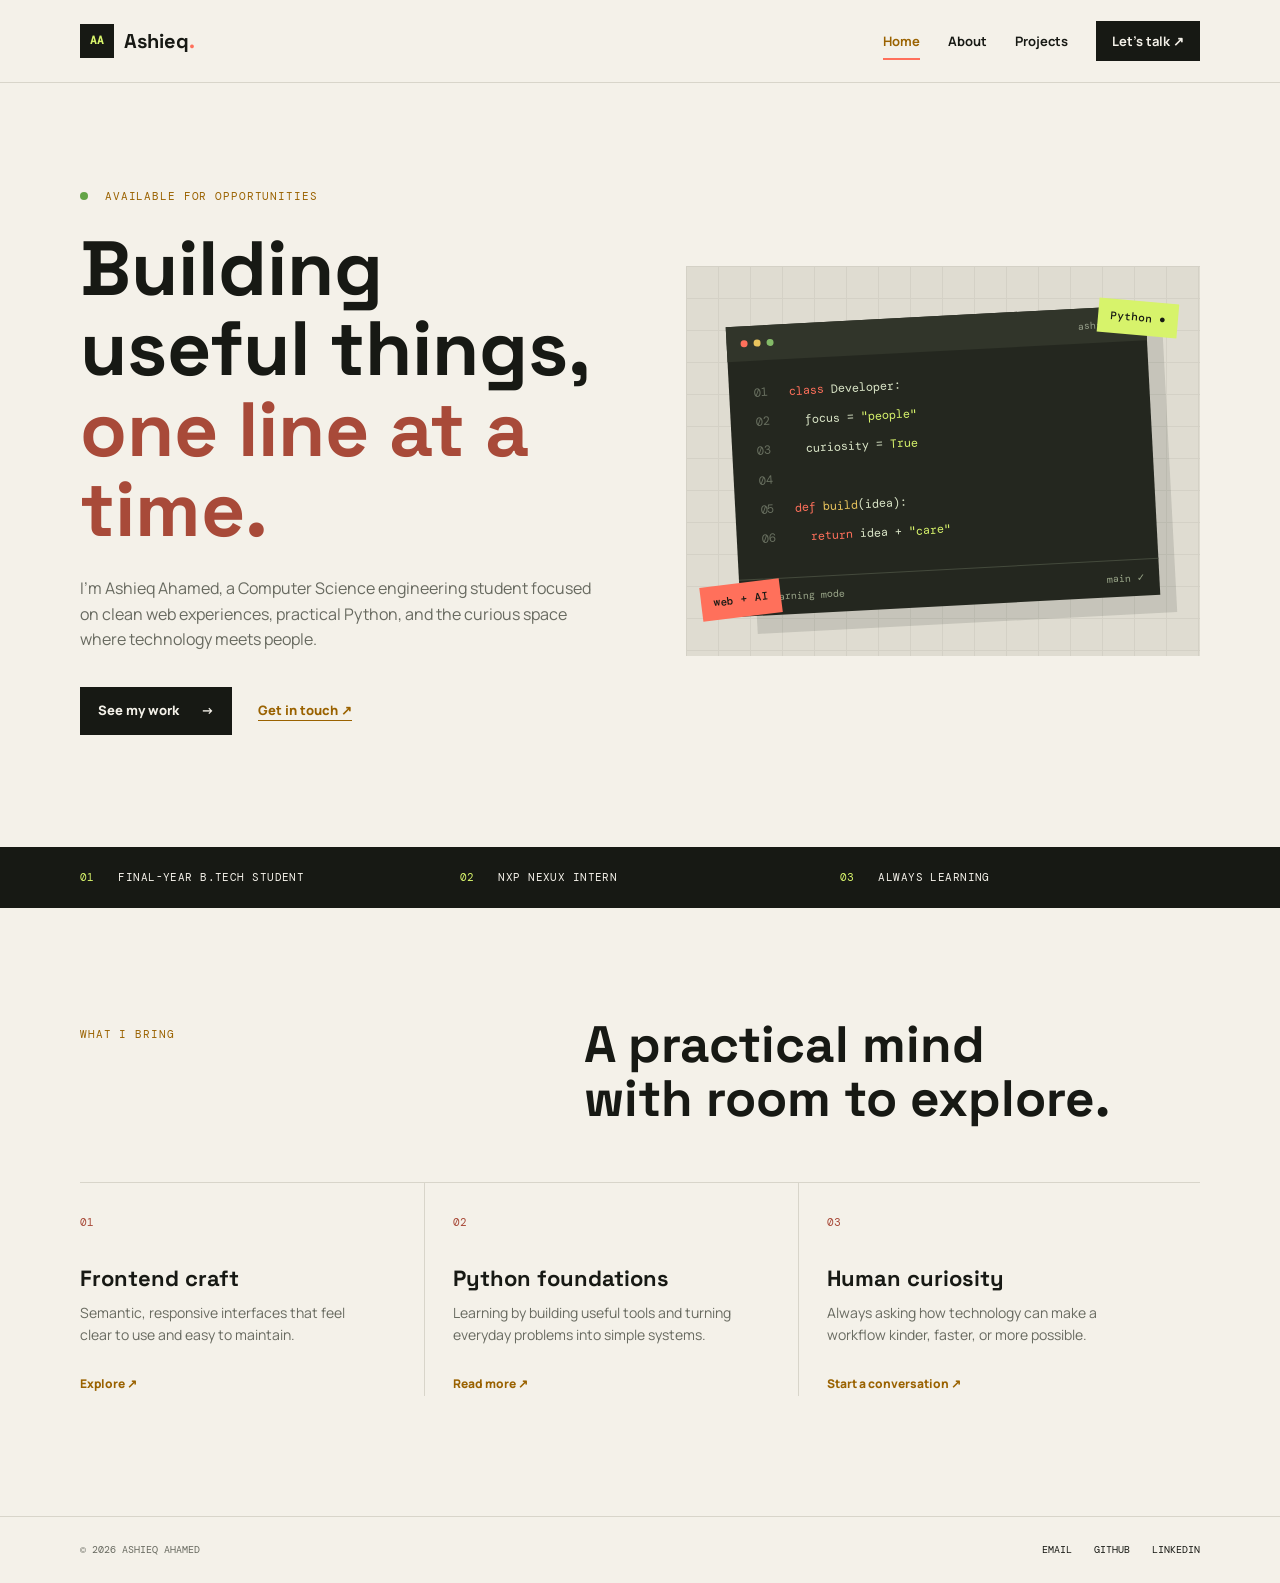
==== index.html @ 13d38967 "first commit" ====
<!doctype html>
<html lang="en">
<head>
    <meta charset="utf-8">
    <meta name="viewport" content="width=device-width, initial-scale=1">
    <meta name="description" content="Ashieq Ahamed is a Computer Science engineering student building thoughtful web and Python projects.">
    <meta name="author" content="Ashieq Ahamed">
    <meta name="theme-color" content="#171914">
    <meta property="og:title" content="Ashieq Ahamed | Software Developer">
    <meta property="og:description" content="Portfolio of Ashieq Ahamed, a final-year Computer Science engineering student.">
    <meta property="og:type" content="website">
    <link rel="canonical" href="./index.html">
    <title>Ashieq Ahamed | Software Developer</title>
    <link rel="preconnect" href="https://fonts.googleapis.com">
    <link rel="preconnect" href="https://fonts.gstatic.com" crossorigin>
    <link href="https://fonts.googleapis.com/css2?family=DM+Mono:wght@400;500&family=Manrope:wght@400;500;600;700;800&family=Space+Grotesk:wght@500;600;700&display=swap" rel="stylesheet">
    <link rel="stylesheet" href="styles.css">
</head>
<body>
    <a class="skip-link" href="#main-content">Skip to main content</a>
    <header class="site-header">
        <div class="shell header-inner">
            <a class="brand" href="index.html" aria-label="Ashieq Ahamed home"><span class="brand-mark" aria-hidden="true">AA</span><span>Ashieq<span class="brand-dot">.</span></span></a>
            <nav aria-label="Primary navigation">
                <ul class="nav-list">
                    <li><a class="active" aria-current="page" href="index.html">Home</a></li>
                    <li><a href="about.html">About</a></li>
                    <li><a href="projects.html">Projects</a></li>
                    <li><a class="nav-contact" href="contact.html">Let's talk <span aria-hidden="true">&#8599;</span></a></li>
                </ul>
            </nav>
        </div>
    </header>
    <main id="main-content">
        <section class="hero shell" aria-labelledby="hero-title">
            <div class="hero-copy">
                <p class="eyebrow"><span class="status-dot" aria-hidden="true"></span> Available for opportunities</p>
                <h1 id="hero-title">Building useful things,<br><em>one line at a time.</em></h1>
                <p class="hero-intro">I’m Ashieq Ahamed, a Computer Science engineering student focused on clean web experiences, practical Python, and the curious space where technology meets people.</p>
                <div class="button-row"><a class="button button-primary" href="projects.html">See my work <span aria-hidden="true">&#8594;</span></a><a class="text-link" href="contact.html">Get in touch <span aria-hidden="true">&#8599;</span></a></div>
            </div>
            <div class="hero-visual" aria-label="A decorative developer workspace illustration" role="img">
                <div class="visual-grid" aria-hidden="true"></div>
                <div class="code-window">
                    <div class="window-bar"><span></span><span></span><span></span><small>ashieq.py</small></div>
                    <div class="code-content"><p><b>01</b> <i>class</i> Developer:</p><p><b>02</b> &nbsp; focus = <strong>"people"</strong></p><p><b>03</b> &nbsp; curiosity = <strong>True</strong></p><p><b>04</b></p><p><b>05</b> <i>def</i> <mark>build</mark>(idea):</p><p><b>06</b> &nbsp; <i>return</i> idea + <strong>"care"</strong></p></div>
                    <div class="code-footer"><span>● learning mode</span><span>main &#10003;</span></div>
                </div>
                <div class="visual-tag tag-python">Python <span aria-hidden="true">&#9679;</span></div><div class="visual-tag tag-ai">web + AI</div>
            </div>
        </section>
        <section class="proof-strip" aria-label="Portfolio highlights"><div class="shell proof-grid"><p><span class="proof-number">01</span> Final-year B.Tech student</p><p><span class="proof-number">02</span> NXP Nexux intern</p><p><span class="proof-number">03</span> Always learning</p></div></section>
        <section class="home-section shell" aria-labelledby="focus-title">
            <div class="section-heading"><p class="eyebrow">What I bring</p><h2 id="focus-title">A practical mind<br>with room to explore.</h2></div>
            <div class="focus-grid">
                <article class="focus-item"><span class="item-index">01</span><h3>Frontend craft</h3><p>Semantic, responsive interfaces that feel clear to use and easy to maintain.</p><a href="projects.html" aria-label="Explore frontend projects">Explore <span aria-hidden="true">&#8599;</span></a></article>
                <article class="focus-item"><span class="item-index">02</span><h3>Python foundations</h3><p>Learning by building useful tools and turning everyday problems into simple systems.</p><a href="about.html" aria-label="Read more about my skills">Read more <span aria-hidden="true">&#8599;</span></a></article>
                <article class="focus-item"><span class="item-index">03</span><h3>Human curiosity</h3><p>Always asking how technology can make a workflow kinder, faster, or more possible.</p><a href="contact.html" aria-label="Start a conversation">Start a conversation <span aria-hidden="true">&#8599;</span></a></article>
            </div>
        </section>
    </main>
    <footer class="site-footer"><div class="shell footer-inner"><p>© 2026 Ashieq Ahamed</p><div><a href="mailto:ashieqahamed4@gmail.com">Email</a><a href="https://github.com/AshieqAhamed27" rel="noopener noreferrer">GitHub</a><a href="https://www.linkedin.com/in/ashieq-ahamed-s-a-1a37332a8/" rel="noopener noreferrer">LinkedIn</a></div></div></footer>
</body>
</html>
---- styles.css ----
:root {
    --ink: #171914;
    --paper: #f4f1e9;
    --lime: #d7f36b;
    --coral: #ff705b;
    --muted: #686a60;
    --line: #d8d5ca;
    --mono: 'DM Mono', monospace;
    --display: 'Space Grotesk', sans-serif;
    --body: 'Manrope', sans-serif;
}
* { box-sizing: border-box; }
html { scroll-behavior: smooth; }
body { margin: 0; color: var(--ink); background: var(--paper); font-family: var(--body); line-height: 1.6; }
a { color: inherit; }
.shell { width: min(1120px, calc(100% - 48px)); margin-inline: auto; }
.skip-link { position: absolute; top: -100px; left: 20px; z-index: 10; background: var(--lime); padding: 10px 16px; font-weight: 700; }
.skip-link:focus { top: 12px; }
.site-header { border-bottom: 1px solid var(--line); }
.header-inner { min-height: 82px; display: flex; align-items: center; justify-content: space-between; gap: 24px; }
.brand { display: flex; align-items: center; gap: 10px; text-decoration: none; font-family: var(--display); font-size: 20px; font-weight: 700; }
.brand-mark { width: 34px; height: 34px; display: grid; place-items: center; background: var(--ink); color: var(--lime); font-family: var(--mono); font-size: 11px; }
.brand-dot { color: var(--coral); }
.nav-list { display: flex; align-items: center; gap: 28px; padding: 0; margin: 0; list-style: none; font-size: 13px; font-weight: 700; }
.nav-list a { text-decoration: none; padding: 8px 0; }
.nav-list a:hover, .nav-list a:focus-visible, .nav-list .active { color: #9a6200; }
.nav-list .active { border-bottom: 2px solid var(--coral); }
.nav-list .nav-contact { padding: 11px 16px; background: var(--ink); color: var(--paper); }
.nav-list .nav-contact:hover, .nav-list .nav-contact:focus-visible { color: var(--lime); }
.hero { display: grid; grid-template-columns: 1.02fr .98fr; align-items: center; gap: 72px; padding-top: 105px; padding-bottom: 112px; }
.eyebrow { color: #9a6200; font-family: var(--mono); font-size: 11px; letter-spacing: .08em; text-transform: uppercase; margin: 0 0 22px; }
.status-dot { display: inline-block; width: 8px; height: 8px; margin-right: 9px; background: #63a446; border-radius: 50%; }
h1, h2, h3, p { margin-top: 0; }
h1, h2, h3 { font-family: var(--display); line-height: 1.05; letter-spacing: 0; }
h1 { max-width: 620px; margin-bottom: 26px; font-size: clamp(45px, 6vw, 78px); font-weight: 700; }
h1 em { color: #a84a39; font-style: normal; }
.hero-intro { max-width: 525px; color: var(--muted); font-size: 16px; }
.button-row { display: flex; flex-wrap: wrap; align-items: center; gap: 26px; margin-top: 34px; }
.button { display: inline-flex; align-items: center; gap: 22px; min-height: 48px; padding: 12px 18px; text-decoration: none; font-size: 13px; font-weight: 800; }
.button-primary { background: var(--ink); color: var(--paper); }
.button-primary:hover, .button-primary:focus-visible { background: #a84a39; }
.text-link { color: #9a6200; font-size: 13px; font-weight: 800; text-decoration: underline; text-underline-offset: 5px; }
.hero-visual { min-height: 390px; position: relative; display: grid; place-items: center; background: #dfdcd1; overflow: hidden; }
.visual-grid { position: absolute; inset: 0; opacity: .42; background-image: linear-gradient(#c5c2b7 1px, transparent 1px), linear-gradient(90deg, #c5c2b7 1px, transparent 1px); background-size: 32px 32px; }
.code-window { position: relative; z-index: 1; width: min(88%, 420px); box-shadow: 16px 18px 0 rgba(23, 25, 20, .12); background: #24271f; color: #dbe6c8; font-family: var(--mono); font-size: 12px; transform: rotate(-3deg); }
.window-bar { height: 35px; display: flex; align-items: center; gap: 6px; padding: 0 14px; background: #31352a; }
.window-bar span { width: 7px; height: 7px; border-radius: 50%; background: var(--coral); }
.window-bar span:nth-child(2) { background: #e9c45d; }.window-bar span:nth-child(3) { background: #84bb68; }
.window-bar small { margin-left: auto; color: #969e8a; font-size: 10px; }
.code-content { padding: 23px 25px 20px; }.code-content p { margin: 0 0 10px; }.code-content b { display: inline-block; width: 28px; color: #697060; font-weight: 400; }.code-content i { color: var(--coral); font-style: normal; }.code-content strong { color: var(--lime); font-weight: 400; }.code-content mark { color: #e9c45d; background: none; }
.code-footer { display: flex; justify-content: space-between; padding: 10px 15px; color: #9ba78a; border-top: 1px solid #444a3c; font-size: 10px; }
.visual-tag { position: absolute; z-index: 2; padding: 8px 12px; background: var(--lime); font-family: var(--mono); font-size: 11px; font-weight: 500; }.tag-python { top: 35px; right: 22px; transform: rotate(5deg); }.tag-ai { bottom: 40px; left: 15px; background: var(--coral); transform: rotate(-7deg); }
.proof-strip { background: var(--ink); color: var(--paper); }.proof-grid { display: grid; grid-template-columns: repeat(3, 1fr); padding: 22px 0; gap: 20px; }.proof-grid p { margin: 0; font-family: var(--mono); font-size: 11px; text-transform: uppercase; letter-spacing: .04em; }.proof-number { color: var(--lime); margin-right: 16px; }
.home-section { padding-top: 110px; padding-bottom: 120px; }.section-heading { display: flex; justify-content: space-between; align-items: flex-start; gap: 30px; margin-bottom: 56px; }.section-heading .eyebrow { margin-top: 8px; }.section-heading h2 { font-size: clamp(34px, 4vw, 55px); margin: 0; min-width: 55%; }.focus-grid { display: grid; grid-template-columns: repeat(3, 1fr); border-top: 1px solid var(--line); }.focus-item { padding: 25px 28px 0 0; border-right: 1px solid var(--line); margin-right: 28px; }.focus-item:last-child { border-right: 0; margin-right: 0; }.item-index { font-family: var(--mono); font-size: 11px; color: #a84a39; }.focus-item h3 { font-size: 22px; margin: 33px 0 12px; }.focus-item p { color: var(--muted); font-size: 14px; max-width: 280px; }.focus-item a { display: inline-block; margin-top: 14px; color: #9a6200; font-size: 12px; font-weight: 800; text-decoration: none; }
.site-footer { border-top: 1px solid var(--line); padding: 25px 0; }.footer-inner { display: flex; justify-content: space-between; gap: 20px; font-family: var(--mono); font-size: 10px; text-transform: uppercase; }.footer-inner p { margin: 0; color: var(--muted); }.footer-inner div { display: flex; gap: 22px; }.footer-inner a { text-decoration: none; }.footer-inner a:hover, .footer-inner a:focus-visible { color: #a84a39; }
.page-intro { padding: 92px 0 75px; border-bottom: 1px solid var(--line); }.page-intro h1 { max-width: 800px; }.page-intro p:not(.eyebrow) { max-width: 650px; color: var(--muted); font-size: 17px; }.content-section { padding: 76px 0 110px; }.content-grid { display: grid; grid-template-columns: .7fr 1.3fr; gap: 80px; }.content-grid h2 { font-size: 34px; }.body-copy { font-size: 16px; color: var(--muted); max-width: 650px; }.body-copy p { margin-bottom: 22px; }.skill-list { display: grid; grid-template-columns: repeat(2, 1fr); gap: 10px; padding: 0; margin: 28px 0 0; list-style: none; }.skill-list li { border: 1px solid var(--line); padding: 13px 15px; font-family: var(--mono); font-size: 12px; background: #efebe1; }.detail-list { display: grid; grid-template-columns: repeat(2, 1fr); gap: 28px 36px; margin: 40px 0 0; }.detail-list dt { font-family: var(--mono); font-size: 10px; color: #9a6200; text-transform: uppercase; }.detail-list dd { margin: 4px 0 0; font-weight: 700; }
.project-list { display: grid; grid-template-columns: repeat(2, 1fr); gap: 20px; }.project-card { padding: 28px; background: #e8e4da; min-height: 260px; display: flex; flex-direction: column; border-top: 4px solid var(--coral); }.project-card:nth-child(2) { border-color: var(--lime); }.project-card:nth-child(3) { border-color: #e9c45d; }.project-number { font-family: var(--mono); font-size: 11px; color: #9a6200; }.project-card h2 { font-size: 29px; margin: 50px 0 8px; }.project-card p { color: var(--muted); font-size: 14px; max-width: 440px; }.project-tags { display: flex; gap: 8px; flex-wrap: wrap; margin-top: auto; padding-top: 20px; }.project-tags span { font-family: var(--mono); font-size: 10px; border: 1px solid #c6c2b7; padding: 5px 8px; }
.contact-layout { display: grid; grid-template-columns: .75fr 1.25fr; gap: 90px; }.contact-details h2 { font-size: 36px; }.contact-details p { color: var(--muted); }.contact-links { list-style: none; padding: 0; margin: 35px 0; }.contact-links li { margin: 18px 0; }.contact-links a { font-weight: 700; text-decoration: none; }.contact-links a:hover, .contact-links a:focus-visible { color: #a84a39; }.contact-label { display: block; font-family: var(--mono); font-size: 10px; color: #9a6200; text-transform: uppercase; margin-bottom: 4px; }.contact-form { padding: 34px; background: #e8e4da; }.form-row { display: grid; grid-template-columns: 1fr 1fr; gap: 20px; }.field { margin-bottom: 20px; }.field label { display: block; font-size: 13px; font-weight: 800; margin-bottom: 7px; }.field input, .field textarea { width: 100%; padding: 13px 14px; border: 1px solid #c9c5b9; background: var(--paper); font: inherit; font-size: 14px; color: var(--ink); }.field textarea { min-height: 145px; resize: vertical; }.field input:focus, .field textarea:focus { outline: 3px solid var(--lime); outline-offset: 2px; }.required-note { color: var(--muted); font-size: 11px; margin-bottom: 18px; }
@media (max-width: 760px) { .shell { width: min(100% - 32px, 1120px); }.header-inner { min-height: 72px; align-items: flex-start; padding: 16px 0; flex-direction: column; }.nav-list { width: 100%; gap: 15px; justify-content: space-between; font-size: 11px; }.nav-list .nav-contact { padding: 8px 10px; }.hero { grid-template-columns: 1fr; gap: 48px; padding-top: 70px; padding-bottom: 78px; }.hero-visual { min-height: 310px; }.proof-grid { grid-template-columns: 1fr; padding: 18px 0; gap: 9px; }.home-section { padding-top: 75px; padding-bottom: 80px; }.section-heading { display: block; margin-bottom: 38px; }.section-heading h2 { margin-top: 15px; }.focus-grid, .project-list, .content-grid, .contact-layout { grid-template-columns: 1fr; gap: 28px; }.focus-item { border-right: 0; border-bottom: 1px solid var(--line); padding: 22px 0 25px; margin: 0; }.focus-item:last-child { border-bottom: 0; }.page-intro { padding: 70px 0 55px; }.content-section { padding: 55px 0 80px; }.content-grid { gap: 45px; }.project-card h2 { margin-top: 35px; }.contact-layout { gap: 48px; }.form-row { grid-template-columns: 1fr; }.footer-inner { display: block; }.footer-inner div { margin-top: 14px; } }
+@media (prefers-reduced-motion: reduce) { html { scroll-behavior: auto; } }
+:focus-visible { outline: 3px solid #a84a39; outline-offset: 3px; }
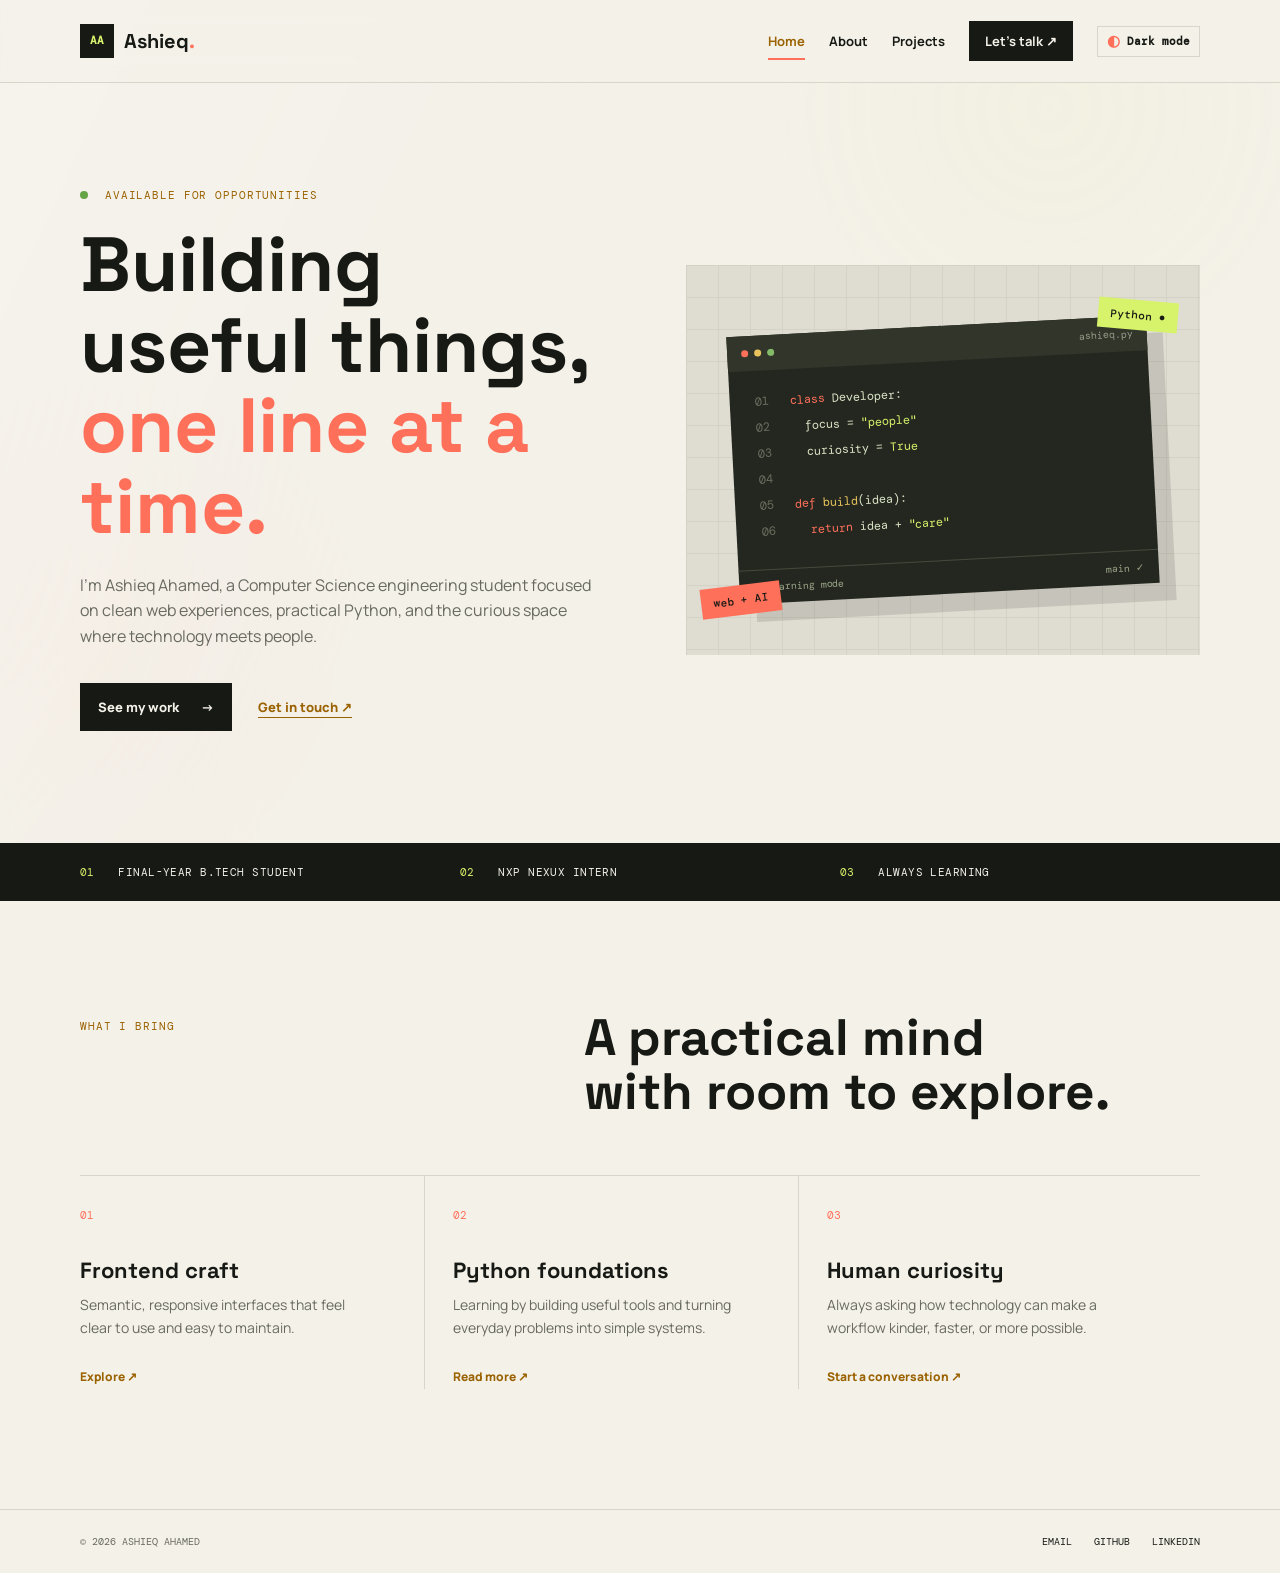
==== commit c02251f2: "updated portfolio" ====
--- a/index.html
+++ b/index.html
@@ -27,6 +27,7 @@
                     <li><a href="about.html">About</a></li>
                     <li><a href="projects.html">Projects</a></li>
                     <li><a class="nav-contact" href="contact.html">Let's talk <span aria-hidden="true">&#8599;</span></a></li>
+                    <li><button class="theme-toggle" type="button" aria-pressed="false" aria-label="Switch to dark mode"><span class="theme-icon" aria-hidden="true">◐</span><span class="theme-label">Dark mode</span></button></li>
                 </ul>
             </nav>
         </div>
@@ -60,5 +61,6 @@
         </section>
     </main>
     <footer class="site-footer"><div class="shell footer-inner"><p>© 2026 Ashieq Ahamed</p><div><a href="mailto:ashieqahamed4@gmail.com">Email</a><a href="https://github.com/AshieqAhamed27" rel="noopener noreferrer">GitHub</a><a href="https://www.linkedin.com/in/ashieq-ahamed-s-a-1a37332a8/" rel="noopener noreferrer">LinkedIn</a></div></div></footer>
+    <script src="script.js"></script>
 </body>
 </html>
--- a/styles.css
+++ b/styles.css
@@ -1,61 +1,81 @@
 :root {
     --ink: #171914;
     --paper: #f4f1e9;
+    --surface: #e8e4da;
+    --surface-soft: #efebe1;
     --lime: #d7f36b;
     --coral: #ff705b;
+    --gold: #9a6200;
     --muted: #686a60;
     --line: #d8d5ca;
+    --shadow: rgba(23, 25, 20, .12);
     --mono: 'DM Mono', monospace;
     --display: 'Space Grotesk', sans-serif;
     --body: 'Manrope', sans-serif;
 }
+[data-theme="dark"] {
+    --ink: #f4f1e9;
+    --paper: #171914;
+    --surface: #292d25;
+    --surface-soft: #23271f;
+    --muted: #b6b9a9;
+    --line: #3a4035;
+    --gold: #e9c45d;
+    --shadow: rgba(0, 0, 0, .3);
+}
 * { box-sizing: border-box; }
 html { scroll-behavior: smooth; }
-body { margin: 0; color: var(--ink); background: var(--paper); font-family: var(--body); line-height: 1.6; }
+body { margin: 0; color: var(--ink); background: var(--paper); font-family: var(--body); line-height: 1.6; transition: color .25s ease, background-color .25s ease; }
+body::before { content: ''; position: fixed; inset: 0; z-index: -1; pointer-events: none; opacity: .32; background-image: linear-gradient(115deg, rgba(255,255,255,.55), transparent 38%), radial-gradient(circle at 82% 12%, rgba(215,243,107,.16), transparent 22%), radial-gradient(circle at 8% 72%, rgba(255,112,91,.1), transparent 20%); }
 a { color: inherit; }
 .shell { width: min(1120px, calc(100% - 48px)); margin-inline: auto; }
 .skip-link { position: absolute; top: -100px; left: 20px; z-index: 10; background: var(--lime); padding: 10px 16px; font-weight: 700; }
 .skip-link:focus { top: 12px; }
-.site-header { border-bottom: 1px solid var(--line); }
+.site-header { position: sticky; top: 0; z-index: 5; border-bottom: 1px solid var(--line); background: color-mix(in srgb, var(--paper) 86%, transparent); backdrop-filter: blur(12px); }
 .header-inner { min-height: 82px; display: flex; align-items: center; justify-content: space-between; gap: 24px; }
 .brand { display: flex; align-items: center; gap: 10px; text-decoration: none; font-family: var(--display); font-size: 20px; font-weight: 700; }
 .brand-mark { width: 34px; height: 34px; display: grid; place-items: center; background: var(--ink); color: var(--lime); font-family: var(--mono); font-size: 11px; }
 .brand-dot { color: var(--coral); }
-.nav-list { display: flex; align-items: center; gap: 28px; padding: 0; margin: 0; list-style: none; font-size: 13px; font-weight: 700; }
-.nav-list a { text-decoration: none; padding: 8px 0; }
-.nav-list a:hover, .nav-list a:focus-visible, .nav-list .active { color: #9a6200; }
+.nav-list { display: flex; align-items: center; gap: 24px; padding: 0; margin: 0; list-style: none; font-size: 13px; font-weight: 700; }
+.nav-list a { text-decoration: none; padding: 8px 0; transition: color .2s ease, border-color .2s ease, background-color .2s ease; }
+.nav-list a:hover, .nav-list a:focus-visible, .nav-list .active { color: var(--gold); }
 .nav-list .active { border-bottom: 2px solid var(--coral); }
 .nav-list .nav-contact { padding: 11px 16px; background: var(--ink); color: var(--paper); }
 .nav-list .nav-contact:hover, .nav-list .nav-contact:focus-visible { color: var(--lime); }
-.hero { display: grid; grid-template-columns: 1.02fr .98fr; align-items: center; gap: 72px; padding-top: 105px; padding-bottom: 112px; }
-.eyebrow { color: #9a6200; font-family: var(--mono); font-size: 11px; letter-spacing: .08em; text-transform: uppercase; margin: 0 0 22px; }
-.status-dot { display: inline-block; width: 8px; height: 8px; margin-right: 9px; background: #63a446; border-radius: 50%; }
+.theme-toggle { display: inline-flex; align-items: center; gap: 7px; padding: 7px 9px; border: 1px solid var(--line); color: var(--ink); background: transparent; font: 700 11px var(--mono); cursor: pointer; }
+.theme-toggle:hover, .theme-toggle:focus-visible { border-color: var(--coral); color: var(--gold); }
+.theme-icon { color: var(--coral); font-size: 15px; line-height: 1; }
 h1, h2, h3, p { margin-top: 0; }
 h1, h2, h3 { font-family: var(--display); line-height: 1.05; letter-spacing: 0; }
 h1 { max-width: 620px; margin-bottom: 26px; font-size: clamp(45px, 6vw, 78px); font-weight: 700; }
-h1 em { color: #a84a39; font-style: normal; }
+h1 em { color: var(--coral); font-style: normal; }
+.eyebrow { color: var(--gold); font: 11px var(--mono); letter-spacing: .08em; text-transform: uppercase; margin: 0 0 22px; }
+.status-dot { display: inline-block; width: 8px; height: 8px; margin-right: 9px; background: #63a446; border-radius: 50%; }
+.hero { display: grid; grid-template-columns: minmax(0, 1.02fr) minmax(360px, .98fr); align-items: center; gap: clamp(42px, 6vw, 72px); padding-top: clamp(70px, 9vw, 105px); padding-bottom: clamp(78px, 10vw, 112px); }
 .hero-intro { max-width: 525px; color: var(--muted); font-size: 16px; }
 .button-row { display: flex; flex-wrap: wrap; align-items: center; gap: 26px; margin-top: 34px; }
-.button { display: inline-flex; align-items: center; gap: 22px; min-height: 48px; padding: 12px 18px; text-decoration: none; font-size: 13px; font-weight: 800; }
-.button-primary { background: var(--ink); color: var(--paper); }
-.button-primary:hover, .button-primary:focus-visible { background: #a84a39; }
-.text-link { color: #9a6200; font-size: 13px; font-weight: 800; text-decoration: underline; text-underline-offset: 5px; }
-.hero-visual { min-height: 390px; position: relative; display: grid; place-items: center; background: #dfdcd1; overflow: hidden; }
+.button { display: inline-flex; align-items: center; gap: 22px; min-height: 48px; padding: 12px 18px; border: 0; text-decoration: none; font-size: 13px; font-weight: 800; cursor: pointer; }
+.button-primary { background: var(--ink); color: var(--paper); transition: background-color .2s ease, transform .2s ease, box-shadow .2s ease; }
+.button-primary:hover, .button-primary:focus-visible { background: var(--coral); transform: translateY(-3px); box-shadow: 5px 5px 0 var(--lime); }
+.text-link { color: var(--gold); font-size: 13px; font-weight: 800; text-decoration: underline; text-underline-offset: 5px; }
+.hero-visual { min-height: 390px; position: relative; display: grid; place-items: center; overflow: hidden; isolation: isolate; background: #dfdcd1; animation: reveal-up .7s both .15s; }
 .visual-grid { position: absolute; inset: 0; opacity: .42; background-image: linear-gradient(#c5c2b7 1px, transparent 1px), linear-gradient(90deg, #c5c2b7 1px, transparent 1px); background-size: 32px 32px; }
-.code-window { position: relative; z-index: 1; width: min(88%, 420px); box-shadow: 16px 18px 0 rgba(23, 25, 20, .12); background: #24271f; color: #dbe6c8; font-family: var(--mono); font-size: 12px; transform: rotate(-3deg); }
+.code-window { position: relative; z-index: 1; width: min(88%, 420px); box-shadow: 16px 18px 0 var(--shadow); background: #24271f; color: #dbe6c8; font: 12px var(--mono); transform: rotate(-3deg); transition: transform .35s ease, box-shadow .35s ease; }
+.hero-visual:hover .code-window { transform: rotate(0) translateY(-6px); box-shadow: 20px 24px 0 var(--shadow); }
 .window-bar { height: 35px; display: flex; align-items: center; gap: 6px; padding: 0 14px; background: #31352a; }
 .window-bar span { width: 7px; height: 7px; border-radius: 50%; background: var(--coral); }
-.window-bar span:nth-child(2) { background: #e9c45d; }.window-bar span:nth-child(3) { background: #84bb68; }
-.window-bar small { margin-left: auto; color: #969e8a; font-size: 10px; }
+.window-bar span:nth-child(2) { background: #e9c45d; }.window-bar span:nth-child(3) { background: #84bb68; }.window-bar small { margin-left: auto; color: #969e8a; font-size: 10px; }
 .code-content { padding: 23px 25px 20px; }.code-content p { margin: 0 0 10px; }.code-content b { display: inline-block; width: 28px; color: #697060; font-weight: 400; }.code-content i { color: var(--coral); font-style: normal; }.code-content strong { color: var(--lime); font-weight: 400; }.code-content mark { color: #e9c45d; background: none; }
 .code-footer { display: flex; justify-content: space-between; padding: 10px 15px; color: #9ba78a; border-top: 1px solid #444a3c; font-size: 10px; }
-.visual-tag { position: absolute; z-index: 2; padding: 8px 12px; background: var(--lime); font-family: var(--mono); font-size: 11px; font-weight: 500; }.tag-python { top: 35px; right: 22px; transform: rotate(5deg); }.tag-ai { bottom: 40px; left: 15px; background: var(--coral); transform: rotate(-7deg); }
-.proof-strip { background: var(--ink); color: var(--paper); }.proof-grid { display: grid; grid-template-columns: repeat(3, 1fr); padding: 22px 0; gap: 20px; }.proof-grid p { margin: 0; font-family: var(--mono); font-size: 11px; text-transform: uppercase; letter-spacing: .04em; }.proof-number { color: var(--lime); margin-right: 16px; }
-.home-section { padding-top: 110px; padding-bottom: 120px; }.section-heading { display: flex; justify-content: space-between; align-items: flex-start; gap: 30px; margin-bottom: 56px; }.section-heading .eyebrow { margin-top: 8px; }.section-heading h2 { font-size: clamp(34px, 4vw, 55px); margin: 0; min-width: 55%; }.focus-grid { display: grid; grid-template-columns: repeat(3, 1fr); border-top: 1px solid var(--line); }.focus-item { padding: 25px 28px 0 0; border-right: 1px solid var(--line); margin-right: 28px; }.focus-item:last-child { border-right: 0; margin-right: 0; }.item-index { font-family: var(--mono); font-size: 11px; color: #a84a39; }.focus-item h3 { font-size: 22px; margin: 33px 0 12px; }.focus-item p { color: var(--muted); font-size: 14px; max-width: 280px; }.focus-item a { display: inline-block; margin-top: 14px; color: #9a6200; font-size: 12px; font-weight: 800; text-decoration: none; }
-.site-footer { border-top: 1px solid var(--line); padding: 25px 0; }.footer-inner { display: flex; justify-content: space-between; gap: 20px; font-family: var(--mono); font-size: 10px; text-transform: uppercase; }.footer-inner p { margin: 0; color: var(--muted); }.footer-inner div { display: flex; gap: 22px; }.footer-inner a { text-decoration: none; }.footer-inner a:hover, .footer-inner a:focus-visible { color: #a84a39; }
-.page-intro { padding: 92px 0 75px; border-bottom: 1px solid var(--line); }.page-intro h1 { max-width: 800px; }.page-intro p:not(.eyebrow) { max-width: 650px; color: var(--muted); font-size: 17px; }.content-section { padding: 76px 0 110px; }.content-grid { display: grid; grid-template-columns: .7fr 1.3fr; gap: 80px; }.content-grid h2 { font-size: 34px; }.body-copy { font-size: 16px; color: var(--muted); max-width: 650px; }.body-copy p { margin-bottom: 22px; }.skill-list { display: grid; grid-template-columns: repeat(2, 1fr); gap: 10px; padding: 0; margin: 28px 0 0; list-style: none; }.skill-list li { border: 1px solid var(--line); padding: 13px 15px; font-family: var(--mono); font-size: 12px; background: #efebe1; }.detail-list { display: grid; grid-template-columns: repeat(2, 1fr); gap: 28px 36px; margin: 40px 0 0; }.detail-list dt { font-family: var(--mono); font-size: 10px; color: #9a6200; text-transform: uppercase; }.detail-list dd { margin: 4px 0 0; font-weight: 700; }
-.project-list { display: grid; grid-template-columns: repeat(2, 1fr); gap: 20px; }.project-card { padding: 28px; background: #e8e4da; min-height: 260px; display: flex; flex-direction: column; border-top: 4px solid var(--coral); }.project-card:nth-child(2) { border-color: var(--lime); }.project-card:nth-child(3) { border-color: #e9c45d; }.project-number { font-family: var(--mono); font-size: 11px; color: #9a6200; }.project-card h2 { font-size: 29px; margin: 50px 0 8px; }.project-card p { color: var(--muted); font-size: 14px; max-width: 440px; }.project-tags { display: flex; gap: 8px; flex-wrap: wrap; margin-top: auto; padding-top: 20px; }.project-tags span { font-family: var(--mono); font-size: 10px; border: 1px solid #c6c2b7; padding: 5px 8px; }
-.contact-layout { display: grid; grid-template-columns: .75fr 1.25fr; gap: 90px; }.contact-details h2 { font-size: 36px; }.contact-details p { color: var(--muted); }.contact-links { list-style: none; padding: 0; margin: 35px 0; }.contact-links li { margin: 18px 0; }.contact-links a { font-weight: 700; text-decoration: none; }.contact-links a:hover, .contact-links a:focus-visible { color: #a84a39; }.contact-label { display: block; font-family: var(--mono); font-size: 10px; color: #9a6200; text-transform: uppercase; margin-bottom: 4px; }.contact-form { padding: 34px; background: #e8e4da; }.form-row { display: grid; grid-template-columns: 1fr 1fr; gap: 20px; }.field { margin-bottom: 20px; }.field label { display: block; font-size: 13px; font-weight: 800; margin-bottom: 7px; }.field input, .field textarea { width: 100%; padding: 13px 14px; border: 1px solid #c9c5b9; background: var(--paper); font: inherit; font-size: 14px; color: var(--ink); }.field textarea { min-height: 145px; resize: vertical; }.field input:focus, .field textarea:focus { outline: 3px solid var(--lime); outline-offset: 2px; }.required-note { color: var(--muted); font-size: 11px; margin-bottom: 18px; }
-@media (max-width: 760px) { .shell { width: min(100% - 32px, 1120px); }.header-inner { min-height: 72px; align-items: flex-start; padding: 16px 0; flex-direction: column; }.nav-list { width: 100%; gap: 15px; justify-content: space-between; font-size: 11px; }.nav-list .nav-contact { padding: 8px 10px; }.hero { grid-template-columns: 1fr; gap: 48px; padding-top: 70px; padding-bottom: 78px; }.hero-visual { min-height: 310px; }.proof-grid { grid-template-columns: 1fr; padding: 18px 0; gap: 9px; }.home-section { padding-top: 75px; padding-bottom: 80px; }.section-heading { display: block; margin-bottom: 38px; }.section-heading h2 { margin-top: 15px; }.focus-grid, .project-list, .content-grid, .contact-layout { grid-template-columns: 1fr; gap: 28px; }.focus-item { border-right: 0; border-bottom: 1px solid var(--line); padding: 22px 0 25px; margin: 0; }.focus-item:last-child { border-bottom: 0; }.page-intro { padding: 70px 0 55px; }.content-section { padding: 55px 0 80px; }.content-grid { gap: 45px; }.project-card h2 { margin-top: 35px; }.contact-layout { gap: 48px; }.form-row { grid-template-columns: 1fr; }.footer-inner { display: block; }.footer-inner div { margin-top: 14px; } }
-+@media (prefers-reduced-motion: reduce) { html { scroll-behavior: auto; } }
-+:focus-visible { outline: 3px solid #a84a39; outline-offset: 3px; }
+.visual-tag { position: absolute; z-index: 2; padding: 8px 12px; background: var(--lime); font: 11px var(--mono); font-weight: 500; }.tag-python { top: 35px; right: 22px; transform: rotate(5deg); }.tag-ai { bottom: 40px; left: 15px; background: var(--coral); transform: rotate(-7deg); }
+.proof-strip { background: var(--ink); color: var(--paper); }.proof-grid { display: grid; grid-template-columns: repeat(3, 1fr); gap: 20px; padding: 22px 0; }.proof-grid p { margin: 0; font: 11px var(--mono); text-transform: uppercase; letter-spacing: .04em; }.proof-number { color: var(--lime); margin-right: 16px; }
+.home-section { padding-top: clamp(75px, 9vw, 110px); padding-bottom: clamp(80px, 10vw, 120px); }.section-heading { display: flex; justify-content: space-between; align-items: flex-start; gap: 30px; margin-bottom: 56px; }.section-heading .eyebrow { margin-top: 8px; }.section-heading h2 { min-width: 55%; margin: 0; font-size: clamp(34px, 4vw, 55px); }.focus-grid { display: grid; grid-template-columns: repeat(3, 1fr); border-top: 1px solid var(--line); }.focus-item { padding: 25px 28px 0 0; margin-right: 28px; border-right: 1px solid var(--line); transition: transform .25s ease, box-shadow .25s ease, border-color .25s ease; }.focus-item:last-child { margin-right: 0; border-right: 0; }.focus-item:hover { transform: translateY(-5px); border-color: var(--coral); }.item-index, .project-number { color: var(--coral); font: 11px var(--mono); }.focus-item h3 { margin: 33px 0 12px; font-size: 22px; }.focus-item p { max-width: 280px; color: var(--muted); font-size: 14px; }.focus-item a { display: inline-block; margin-top: 14px; color: var(--gold); font-size: 12px; font-weight: 800; text-decoration: none; }
+.site-footer { padding: 25px 0; border-top: 1px solid var(--line); }.footer-inner { display: flex; justify-content: space-between; gap: 20px; font: 10px var(--mono); text-transform: uppercase; }.footer-inner p { margin: 0; color: var(--muted); }.footer-inner div { display: flex; gap: 22px; }.footer-inner a { text-decoration: none; }.footer-inner a:hover, .footer-inner a:focus-visible { color: var(--coral); }
+.page-intro { padding: clamp(70px, 8vw, 92px) 0 75px; border-bottom: 1px solid var(--line); }.page-intro h1 { max-width: 800px; }.page-intro p:not(.eyebrow) { max-width: 650px; color: var(--muted); font-size: 17px; }.content-section { padding: 76px 0 110px; }.content-grid { display: grid; grid-template-columns: minmax(220px, .7fr) minmax(0, 1.3fr); gap: clamp(48px, 7vw, 80px); }.content-grid h2 { font-size: 34px; }.body-copy { max-width: 650px; color: var(--muted); font-size: 16px; }.body-copy p { margin-bottom: 22px; }.skill-list { display: grid; grid-template-columns: repeat(2, 1fr); gap: 10px; padding: 0; margin: 28px 0 0; list-style: none; }.skill-list li { padding: 13px 15px; border: 1px solid var(--line); background: var(--surface-soft); font: 12px var(--mono); }.detail-list { display: grid; grid-template-columns: repeat(2, 1fr); gap: 28px 36px; margin: 40px 0 0; }.detail-list dt, .contact-label { color: var(--gold); font: 10px var(--mono); text-transform: uppercase; }.detail-list dd { margin: 4px 0 0; font-weight: 700; }
+.project-list { display: grid; grid-template-columns: repeat(2, minmax(0, 1fr)); gap: 20px; }.project-card { display: flex; min-height: 260px; flex-direction: column; padding: 28px; border-top: 4px solid var(--coral); background: var(--surface); transition: transform .25s ease, box-shadow .25s ease; }.project-card:nth-child(2) { border-color: var(--lime); }.project-card:nth-child(3) { border-color: #e9c45d; }.project-card:hover { transform: translateY(-6px); box-shadow: 10px 10px 0 var(--shadow); }.project-card h2 { margin: 50px 0 8px; font-size: 29px; }.project-card p { max-width: 440px; color: var(--muted); font-size: 14px; }.project-tags { display: flex; flex-wrap: wrap; gap: 8px; padding-top: 20px; margin-top: auto; }.project-tags span { padding: 5px 8px; border: 1px solid var(--line); font: 10px var(--mono); }
+.contact-layout { display: grid; grid-template-columns: minmax(220px, .75fr) minmax(0, 1.25fr); gap: clamp(48px, 8vw, 90px); }.contact-details h2 { font-size: 36px; }.contact-details p { color: var(--muted); }.contact-links { padding: 0; margin: 35px 0; list-style: none; }.contact-links li { margin: 18px 0; }.contact-links a { font-weight: 700; text-decoration: none; }.contact-links a:hover, .contact-links a:focus-visible { color: var(--coral); }.contact-label { display: block; margin-bottom: 4px; }.contact-form { padding: clamp(24px, 4vw, 34px); background: var(--surface); }.form-row { display: grid; grid-template-columns: 1fr 1fr; gap: 20px; }.field { margin-bottom: 20px; }.field label { display: block; margin-bottom: 7px; font-size: 13px; font-weight: 800; }.field input, .field textarea { width: 100%; padding: 13px 14px; border: 1px solid var(--line); background: var(--paper); color: var(--ink); font: 14px var(--body); }.field textarea { min-height: 145px; resize: vertical; }.field input:focus, .field textarea:focus { outline: 3px solid var(--lime); outline-offset: 2px; }.required-note { margin-bottom: 18px; color: var(--muted); font-size: 11px; }
+@media (max-width: 900px) { .header-inner { align-items: flex-start; padding: 16px 0; flex-direction: column; }.nav-list { width: 100%; justify-content: space-between; gap: 14px; }.hero { grid-template-columns: 1fr; }.hero-copy { max-width: 720px; }.hero-visual { min-height: 350px; }.content-grid, .contact-layout { gap: 42px; } }
+@media (max-width: 620px) { .shell { width: min(100% - 32px, 1120px); }.nav-list { align-items: stretch; flex-wrap: wrap; font-size: 11px; }.nav-list .nav-contact { padding: 8px 10px; }.theme-toggle { margin-left: auto; }.hero { gap: 48px; }.hero-visual { min-height: 310px; }.proof-grid, .focus-grid, .project-list, .content-grid, .contact-layout { grid-template-columns: 1fr; }.proof-grid { gap: 9px; padding: 18px 0; }.section-heading { display: block; margin-bottom: 38px; }.section-heading h2 { margin-top: 15px; }.focus-item { padding: 22px 0 25px; margin: 0; border-right: 0; border-bottom: 1px solid var(--line); }.focus-item:last-child { border-bottom: 0; }.page-intro { padding-bottom: 55px; }.content-section { padding: 55px 0 80px; }.content-grid { gap: 45px; }.project-card h2 { margin-top: 35px; }.form-row { grid-template-columns: 1fr; }.footer-inner { display: block; }.footer-inner div { margin-top: 14px; } }
+@media (prefers-reduced-motion: reduce) { html { scroll-behavior: auto; } *, *::before, *::after { animation-duration: .01ms !important; animation-iteration-count: 1 !important; transition-duration: .01ms !important; } }
+:focus-visible { outline: 3px solid var(--coral); outline-offset: 3px; }
+@keyframes reveal-up { from { opacity: 0; transform: translateY(18px); } to { opacity: 1; transform: translateY(0); } }
